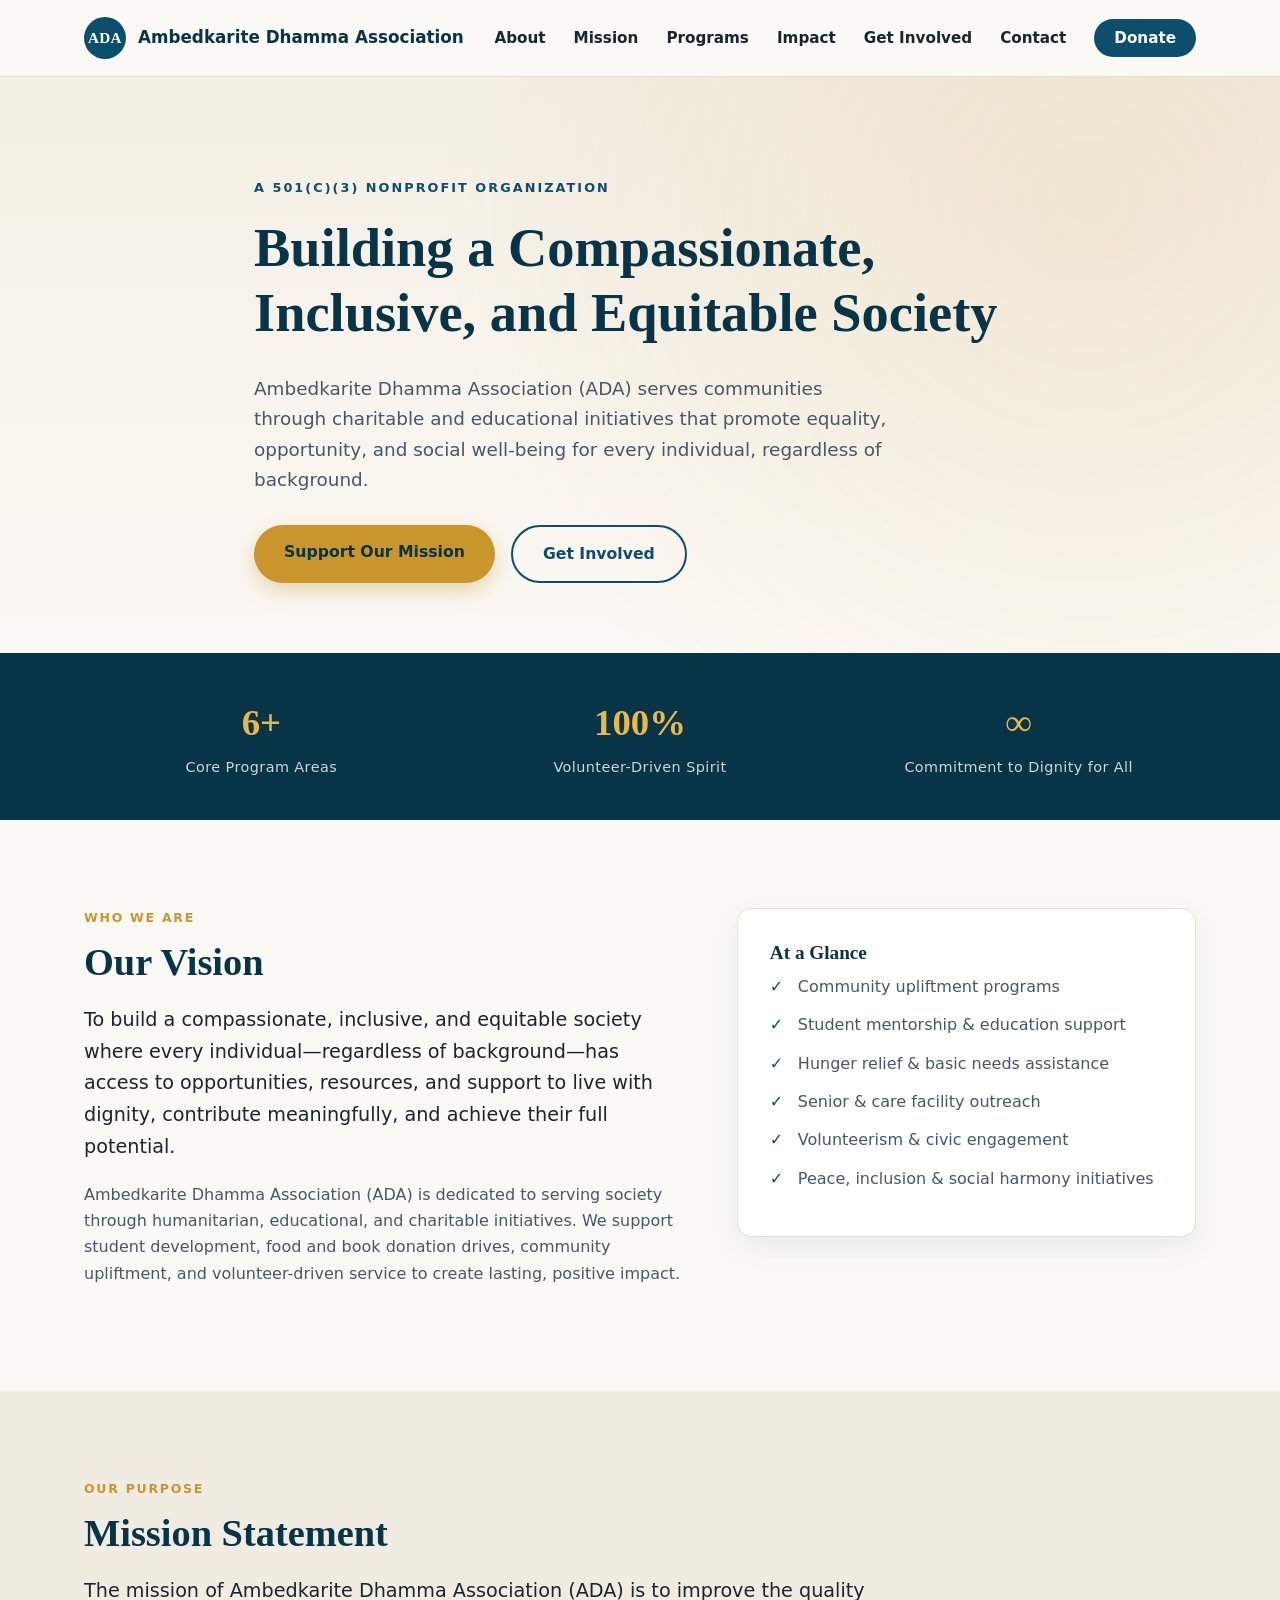
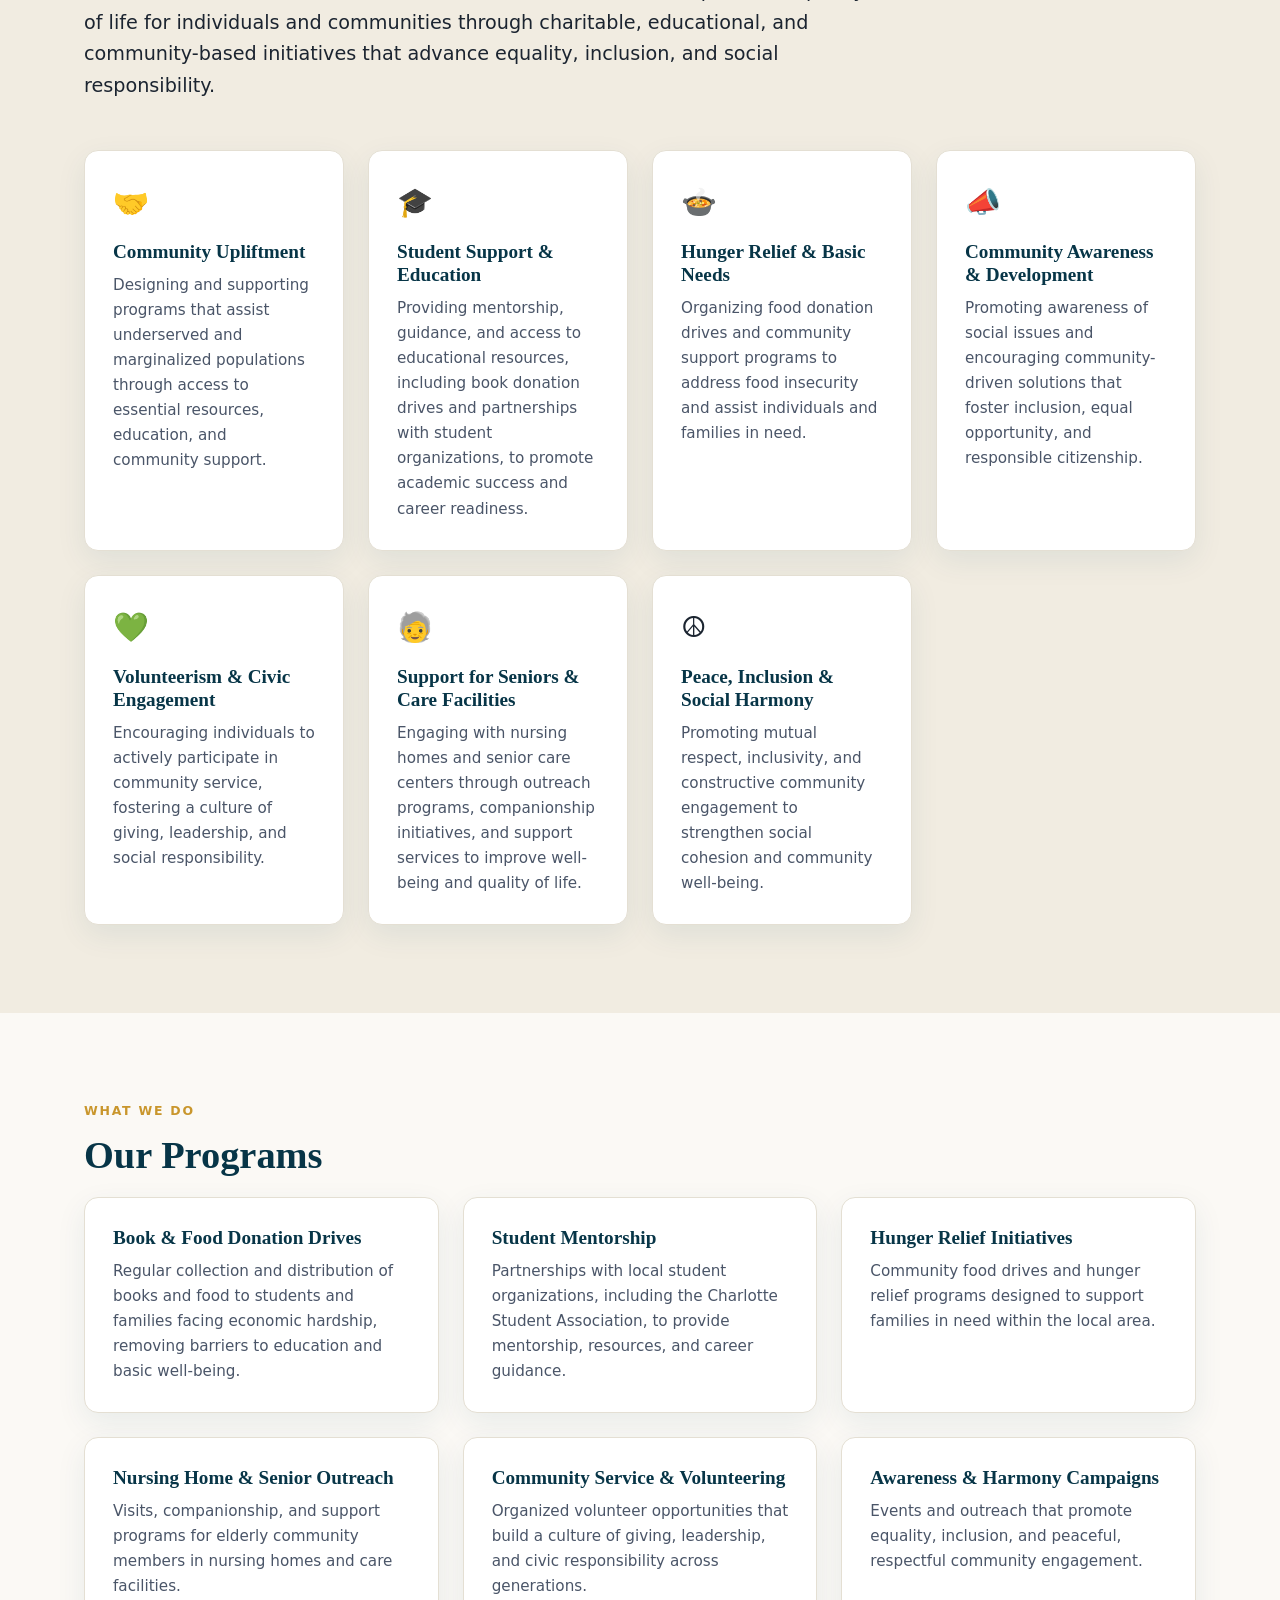
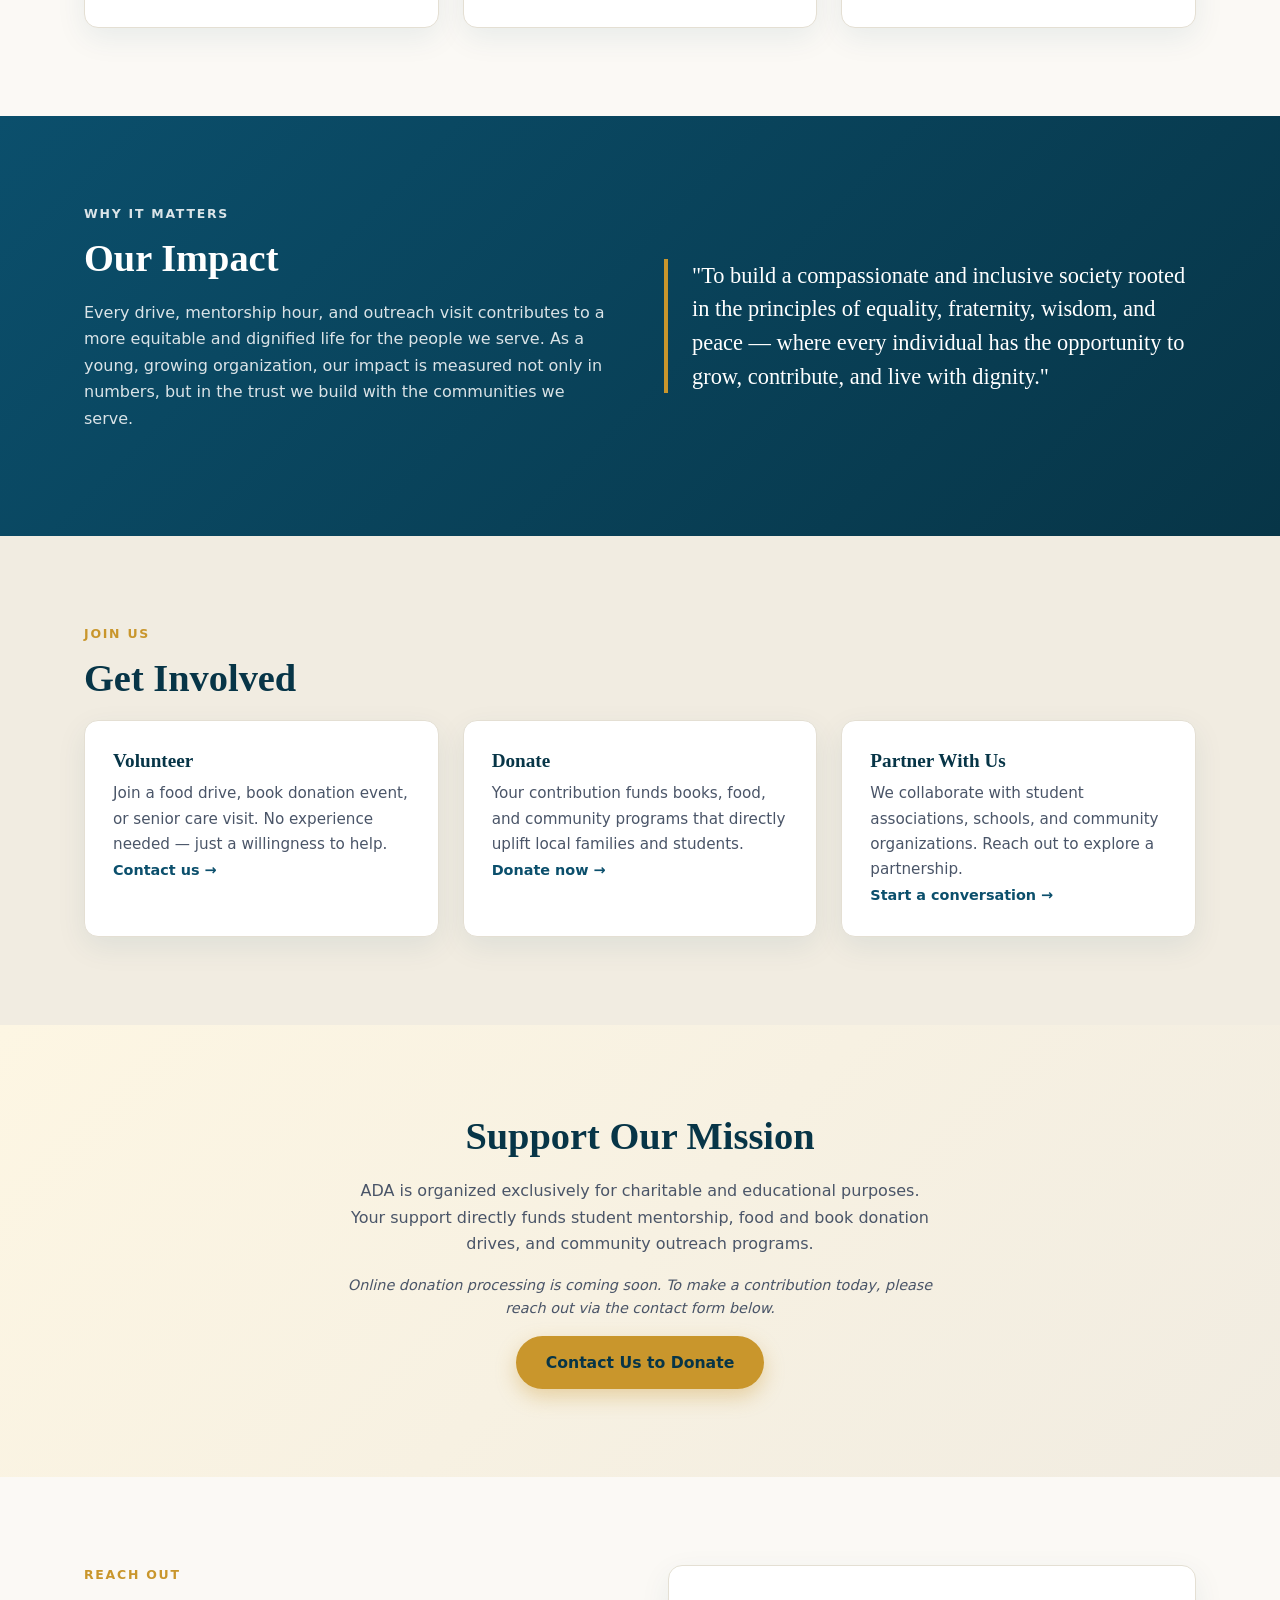
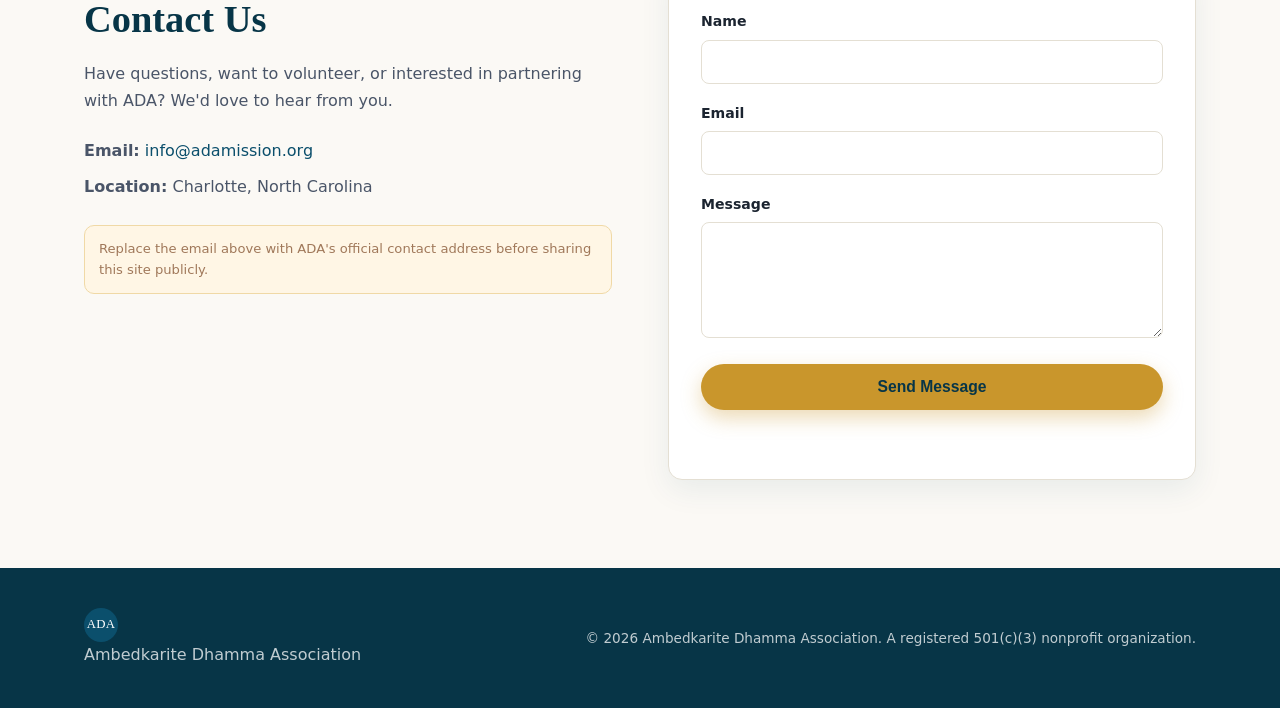
==== index.html @ ed8c4bc7 "Initial ADA nonprofit website" ====
<!DOCTYPE html>
<html lang="en">
<head>
<meta charset="UTF-8">
<meta name="viewport" content="width=device-width, initial-scale=1.0">
<title>Ambedkarite Dhamma Association (ADA) | Equality. Education. Empowerment.</title>
<meta name="description" content="Ambedkarite Dhamma Association (ADA) is a 501(c)(3) nonprofit serving communities through charitable and educational initiatives that promote equality, opportunity, and social well-being.">
<link rel="icon" href="data:image/svg+xml,<svg xmlns=%22http://www.w3.org/2000/svg%22 viewBox=%220 0 100 100%22><circle cx=%2250%22 cy=%2250%22 r=%2245%22 fill=%22%230B4F6C%22/></svg>">
<link rel="stylesheet" href="styles.css">
</head>
<body>

<header class="site-header" id="top">
  <div class="container header-inner">
    <a class="brand" href="#top">
      <span class="brand-mark" aria-hidden="true">ADA</span>
      <span class="brand-text">Ambedkarite Dhamma Association</span>
    </a>
    <nav class="main-nav" aria-label="Primary">
      <button class="nav-toggle" id="navToggle" aria-expanded="false" aria-controls="navList">
        <span></span><span></span><span></span>
      </button>
      <ul id="navList">
        <li><a href="#about">About</a></li>
        <li><a href="#mission">Mission</a></li>
        <li><a href="#programs">Programs</a></li>
        <li><a href="#impact">Impact</a></li>
        <li><a href="#get-involved">Get Involved</a></li>
        <li><a href="#contact">Contact</a></li>
        <li><a class="btn-nav" href="#donate">Donate</a></li>
      </ul>
    </nav>
  </div>
</header>

<section class="hero">
  <div class="container hero-inner">
    <p class="eyebrow">A 501(c)(3) Nonprofit Organization</p>
    <h1>Building a Compassionate, Inclusive, and Equitable Society</h1>
    <p class="hero-sub">Ambedkarite Dhamma Association (ADA) serves communities through charitable and educational initiatives that promote equality, opportunity, and social well-being for every individual, regardless of background.</p>
    <div class="hero-actions">
      <a href="#donate" class="btn btn-primary">Support Our Mission</a>
      <a href="#get-involved" class="btn btn-outline">Get Involved</a>
    </div>
  </div>
</section>

<section class="stats">
  <div class="container stats-grid">
    <div class="stat">
      <span class="stat-num">6+</span>
      <span class="stat-label">Core Program Areas</span>
    </div>
    <div class="stat">
      <span class="stat-num">100%</span>
      <span class="stat-label">Volunteer-Driven Spirit</span>
    </div>
    <div class="stat">
      <span class="stat-num">∞</span>
      <span class="stat-label">Commitment to Dignity for All</span>
    </div>
  </div>
</section>

<section id="about" class="section">
  <div class="container about-grid">
    <div class="about-text">
      <p class="section-kicker">Who We Are</p>
      <h2>Our Vision</h2>
      <p class="lead">To build a compassionate, inclusive, and equitable society where every individual—regardless of background—has access to opportunities, resources, and support to live with dignity, contribute meaningfully, and achieve their full potential.</p>
      <p>Ambedkarite Dhamma Association (ADA) is dedicated to serving society through humanitarian, educational, and charitable initiatives. We support student development, food and book donation drives, community upliftment, and volunteer-driven service to create lasting, positive impact.</p>
    </div>
    <div class="about-card">
      <h3>At a Glance</h3>
      <ul class="checklist">
        <li>Community upliftment programs</li>
        <li>Student mentorship &amp; education support</li>
        <li>Hunger relief &amp; basic needs assistance</li>
        <li>Senior &amp; care facility outreach</li>
        <li>Volunteerism &amp; civic engagement</li>
        <li>Peace, inclusion &amp; social harmony initiatives</li>
      </ul>
    </div>
  </div>
</section>

<section id="mission" class="section section-alt">
  <div class="container">
    <p class="section-kicker">Our Purpose</p>
    <h2>Mission Statement</h2>
    <p class="lead mission-statement">The mission of Ambedkarite Dhamma Association (ADA) is to improve the quality of life for individuals and communities through charitable, educational, and community-based initiatives that advance equality, inclusion, and social responsibility.</p>

    <div class="pillars-grid">
      <div class="pillar-card">
        <div class="pillar-icon" aria-hidden="true">🤝</div>
        <h3>Community Upliftment</h3>
        <p>Designing and supporting programs that assist underserved and marginalized populations through access to essential resources, education, and community support.</p>
      </div>
      <div class="pillar-card">
        <div class="pillar-icon" aria-hidden="true">🎓</div>
        <h3>Student Support &amp; Education</h3>
        <p>Providing mentorship, guidance, and access to educational resources, including book donation drives and partnerships with student organizations, to promote academic success and career readiness.</p>
      </div>
      <div class="pillar-card">
        <div class="pillar-icon" aria-hidden="true">🍲</div>
        <h3>Hunger Relief &amp; Basic Needs</h3>
        <p>Organizing food donation drives and community support programs to address food insecurity and assist individuals and families in need.</p>
      </div>
      <div class="pillar-card">
        <div class="pillar-icon" aria-hidden="true">📣</div>
        <h3>Community Awareness &amp; Development</h3>
        <p>Promoting awareness of social issues and encouraging community-driven solutions that foster inclusion, equal opportunity, and responsible citizenship.</p>
      </div>
      <div class="pillar-card">
        <div class="pillar-icon" aria-hidden="true">💚</div>
        <h3>Volunteerism &amp; Civic Engagement</h3>
        <p>Encouraging individuals to actively participate in community service, fostering a culture of giving, leadership, and social responsibility.</p>
      </div>
      <div class="pillar-card">
        <div class="pillar-icon" aria-hidden="true">🧓</div>
        <h3>Support for Seniors &amp; Care Facilities</h3>
        <p>Engaging with nursing homes and senior care centers through outreach programs, companionship initiatives, and support services to improve well-being and quality of life.</p>
      </div>
      <div class="pillar-card">
        <div class="pillar-icon" aria-hidden="true">☮️</div>
        <h3>Peace, Inclusion &amp; Social Harmony</h3>
        <p>Promoting mutual respect, inclusivity, and constructive community engagement to strengthen social cohesion and community well-being.</p>
      </div>
    </div>
  </div>
</section>

<section id="programs" class="section">
  <div class="container">
    <p class="section-kicker">What We Do</p>
    <h2>Our Programs</h2>
    <div class="programs-grid">
      <div class="program-card">
        <h3>Book &amp; Food Donation Drives</h3>
        <p>Regular collection and distribution of books and food to students and families facing economic hardship, removing barriers to education and basic well-being.</p>
      </div>
      <div class="program-card">
        <h3>Student Mentorship</h3>
        <p>Partnerships with local student organizations, including the Charlotte Student Association, to provide mentorship, resources, and career guidance.</p>
      </div>
      <div class="program-card">
        <h3>Hunger Relief Initiatives</h3>
        <p>Community food drives and hunger relief programs designed to support families in need within the local area.</p>
      </div>
      <div class="program-card">
        <h3>Nursing Home &amp; Senior Outreach</h3>
        <p>Visits, companionship, and support programs for elderly community members in nursing homes and care facilities.</p>
      </div>
      <div class="program-card">
        <h3>Community Service &amp; Volunteering</h3>
        <p>Organized volunteer opportunities that build a culture of giving, leadership, and civic responsibility across generations.</p>
      </div>
      <div class="program-card">
        <h3>Awareness &amp; Harmony Campaigns</h3>
        <p>Events and outreach that promote equality, inclusion, and peaceful, respectful community engagement.</p>
      </div>
    </div>
  </div>
</section>

<section id="impact" class="section section-dark">
  <div class="container impact-grid">
    <div class="impact-text">
      <p class="section-kicker">Why It Matters</p>
      <h2>Our Impact</h2>
      <p>Every drive, mentorship hour, and outreach visit contributes to a more equitable and dignified life for the people we serve. As a young, growing organization, our impact is measured not only in numbers, but in the trust we build with the communities we serve.</p>
    </div>
    <blockquote class="pull-quote">
      "To build a compassionate and inclusive society rooted in the principles of equality, fraternity, wisdom, and peace — where every individual has the opportunity to grow, contribute, and live with dignity."
    </blockquote>
  </div>
</section>

<section id="get-involved" class="section section-alt">
  <div class="container">
    <p class="section-kicker">Join Us</p>
    <h2>Get Involved</h2>
    <div class="involve-grid">
      <div class="involve-card">
        <h3>Volunteer</h3>
        <p>Join a food drive, book donation event, or senior care visit. No experience needed — just a willingness to help.</p>
        <a href="#contact" class="link-arrow">Contact us &rarr;</a>
      </div>
      <div class="involve-card">
        <h3>Donate</h3>
        <p>Your contribution funds books, food, and community programs that directly uplift local families and students.</p>
        <a href="#donate" class="link-arrow">Donate now &rarr;</a>
      </div>
      <div class="involve-card">
        <h3>Partner With Us</h3>
        <p>We collaborate with student associations, schools, and community organizations. Reach out to explore a partnership.</p>
        <a href="#contact" class="link-arrow">Start a conversation &rarr;</a>
      </div>
    </div>
  </div>
</section>

<section id="donate" class="section donate-section">
  <div class="container donate-inner">
    <h2>Support Our Mission</h2>
    <p>ADA is organized exclusively for charitable and educational purposes. Your support directly funds student mentorship, food and book donation drives, and community outreach programs.</p>
    <p class="donate-note">Online donation processing is coming soon. To make a contribution today, please reach out via the contact form below.</p>
    <a href="#contact" class="btn btn-primary">Contact Us to Donate</a>
  </div>
</section>

<section id="contact" class="section">
  <div class="container contact-grid">
    <div class="contact-info">
      <p class="section-kicker">Reach Out</p>
      <h2>Contact Us</h2>
      <p>Have questions, want to volunteer, or interested in partnering with ADA? We'd love to hear from you.</p>
      <ul class="contact-list">
        <li><strong>Email:</strong> <a href="mailto:info@adamission.org">info@adamission.org</a></li>
        <li><strong>Location:</strong> Charlotte, North Carolina</li>
      </ul>
      <p class="contact-fineprint">Replace the email above with ADA's official contact address before sharing this site publicly.</p>
    </div>
    <form class="contact-form" id="contactForm">
      <label for="name">Name</label>
      <input type="text" id="name" name="name" required>

      <label for="email">Email</label>
      <input type="email" id="email" name="email" required>

      <label for="message">Message</label>
      <textarea id="message" name="message" rows="5" required></textarea>

      <button type="submit" class="btn btn-primary">Send Message</button>
      <p class="form-status" id="formStatus" role="status"></p>
    </form>
  </div>
</section>

<footer class="site-footer">
  <div class="container footer-inner">
    <div>
      <span class="brand-mark small" aria-hidden="true">ADA</span>
      <p>Ambedkarite Dhamma Association</p>
    </div>
    <p class="footer-copy">&copy; <span id="year"></span> Ambedkarite Dhamma Association. A registered 501(c)(3) nonprofit organization.</p>
  </div>
</footer>

<script src="script.js"></script>
</body>
</html>
---- styles.css ----
:root {
  --navy: #0B4F6C;
  --navy-dark: #073547;
  --gold: #C9962C;
  --gold-light: #E8B84B;
  --ink: #1B2430;
  --ink-soft: #4A5568;
  --bg: #FBF9F5;
  --bg-alt: #F1ECE1;
  --white: #FFFFFF;
  --border: #E4DFD3;
  --radius: 14px;
  --shadow: 0 10px 30px rgba(11, 79, 108, 0.08);
  --max-width: 1160px;
}

* { box-sizing: border-box; }

html { scroll-behavior: smooth; }

body {
  margin: 0;
  font-family: 'Segoe UI', system-ui, -apple-system, Roboto, Helvetica, Arial, sans-serif;
  color: var(--ink);
  background: var(--bg);
  line-height: 1.65;
}

h1, h2, h3 {
  font-family: Georgia, 'Times New Roman', serif;
  color: var(--navy-dark);
  line-height: 1.2;
  margin: 0 0 0.5em;
}

h1 { font-size: clamp(2rem, 4.5vw, 3.4rem); }
h2 { font-size: clamp(1.6rem, 3vw, 2.4rem); }
h3 { font-size: 1.2rem; }

p { color: var(--ink-soft); margin: 0 0 1em; }

a { color: var(--navy); text-decoration: none; }
a:hover { color: var(--gold); }

.container {
  max-width: var(--max-width);
  margin: 0 auto;
  padding: 0 24px;
}

.section { padding: 88px 0; }
.section-alt { background: var(--bg-alt); }
.section-dark {
  background: linear-gradient(135deg, var(--navy) 0%, var(--navy-dark) 100%);
  color: var(--white);
}
.section-dark h2 { color: var(--white); }
.section-dark p { color: rgba(255,255,255,0.85); }

.section-kicker {
  text-transform: uppercase;
  letter-spacing: 0.14em;
  font-size: 0.78rem;
  font-weight: 700;
  color: var(--gold);
  margin: 0 0 10px;
}

.lead {
  font-size: 1.2rem;
  color: var(--ink);
}

/* Header */
.site-header {
  position: sticky;
  top: 0;
  z-index: 100;
  background: rgba(251, 249, 245, 0.92);
  backdrop-filter: blur(8px);
  border-bottom: 1px solid var(--border);
}

.header-inner {
  display: flex;
  align-items: center;
  justify-content: space-between;
  height: 76px;
}

.brand {
  display: flex;
  align-items: center;
  gap: 12px;
  font-weight: 700;
  color: var(--navy-dark);
}

.brand-mark {
  display: inline-flex;
  align-items: center;
  justify-content: center;
  width: 42px;
  height: 42px;
  border-radius: 50%;
  background: var(--navy);
  color: var(--white);
  font-family: Georgia, serif;
  font-size: 0.95rem;
  letter-spacing: 0.02em;
}
.brand-mark.small { width: 34px; height: 34px; font-size: 0.8rem; }

.brand-text { font-size: 1.05rem; }

.main-nav ul {
  list-style: none;
  display: flex;
  align-items: center;
  gap: 28px;
  margin: 0;
  padding: 0;
}

.main-nav a {
  color: var(--ink);
  font-weight: 600;
  font-size: 0.95rem;
}

.btn-nav {
  background: var(--navy);
  color: var(--white) !important;
  padding: 10px 20px;
  border-radius: 999px;
}
.btn-nav:hover { background: var(--gold); }

.nav-toggle {
  display: none;
  flex-direction: column;
  gap: 5px;
  background: none;
  border: none;
  cursor: pointer;
  padding: 6px;
}
.nav-toggle span {
  width: 24px;
  height: 2px;
  background: var(--navy-dark);
}

/* Hero */
.hero {
  padding: 100px 0 70px;
  background:
    radial-gradient(circle at 85% 20%, rgba(201,150,44,0.12), transparent 55%),
    linear-gradient(180deg, #F4EFE4 0%, var(--bg) 100%);
}

.hero-inner { max-width: 820px; }

.eyebrow {
  text-transform: uppercase;
  letter-spacing: 0.16em;
  font-size: 0.8rem;
  font-weight: 700;
  color: var(--navy);
  margin-bottom: 18px;
}

.hero-sub {
  font-size: 1.15rem;
  max-width: 640px;
}

.hero-actions {
  display: flex;
  gap: 16px;
  margin-top: 30px;
  flex-wrap: wrap;
}

.btn {
  display: inline-block;
  padding: 14px 30px;
  border-radius: 999px;
  font-weight: 700;
  font-size: 0.98rem;
  transition: transform 0.15s ease, box-shadow 0.15s ease;
}
.btn:hover { transform: translateY(-2px); }

.btn-primary {
  background: var(--gold);
  color: var(--navy-dark) !important;
  box-shadow: 0 8px 20px rgba(201,150,44,0.35);
}
.btn-primary:hover { background: var(--gold-light); }

.btn-outline {
  border: 2px solid var(--navy);
  color: var(--navy) !important;
}
.btn-outline:hover { border-color: var(--gold); color: var(--gold) !important; }

/* Stats */
.stats { padding: 40px 0; background: var(--navy-dark); }
.stats-grid {
  display: grid;
  grid-template-columns: repeat(3, 1fr);
  gap: 24px;
  text-align: center;
}
.stat-num {
  display: block;
  font-family: Georgia, serif;
  font-size: 2.3rem;
  color: var(--gold-light);
  font-weight: 700;
}
.stat-label {
  color: rgba(255,255,255,0.8);
  font-size: 0.9rem;
  letter-spacing: 0.03em;
}

/* About */
.about-grid {
  display: grid;
  grid-template-columns: 1.3fr 1fr;
  gap: 56px;
  align-items: start;
}

.about-card {
  background: var(--white);
  border: 1px solid var(--border);
  border-radius: var(--radius);
  padding: 32px;
  box-shadow: var(--shadow);
}

.checklist {
  list-style: none;
  padding: 0;
  margin: 0;
}
.checklist li {
  position: relative;
  padding-left: 28px;
  margin-bottom: 12px;
  color: var(--ink-soft);
}
.checklist li::before {
  content: "✓";
  position: absolute;
  left: 0;
  color: var(--navy);
  font-weight: 700;
}

/* Mission pillars */
.mission-statement {
  max-width: 800px;
  margin-bottom: 48px;
}

.pillars-grid {
  display: grid;
  grid-template-columns: repeat(auto-fit, minmax(260px, 1fr));
  gap: 24px;
}

.pillar-card, .program-card, .involve-card {
  background: var(--white);
  border: 1px solid var(--border);
  border-radius: var(--radius);
  padding: 28px;
  box-shadow: var(--shadow);
  transition: transform 0.15s ease;
}
.pillar-card:hover, .program-card:hover, .involve-card:hover {
  transform: translateY(-4px);
}

.pillar-icon {
  font-size: 1.8rem;
  margin-bottom: 14px;
}

.pillar-card p, .program-card p, .involve-card p {
  font-size: 0.95rem;
  margin-bottom: 0;
}

/* Programs */
.programs-grid {
  display: grid;
  grid-template-columns: repeat(auto-fit, minmax(280px, 1fr));
  gap: 24px;
}

/* Impact */
.impact-grid {
  display: grid;
  grid-template-columns: 1fr 1fr;
  gap: 48px;
  align-items: center;
}

.pull-quote {
  font-family: Georgia, serif;
  font-size: 1.4rem;
  line-height: 1.5;
  margin: 0;
  padding-left: 24px;
  border-left: 4px solid var(--gold);
  color: var(--white);
}

/* Get involved */
.involve-grid {
  display: grid;
  grid-template-columns: repeat(auto-fit, minmax(260px, 1fr));
  gap: 24px;
}

.link-arrow {
  font-weight: 700;
  font-size: 0.9rem;
}

/* Donate */
.donate-section {
  text-align: center;
  background: linear-gradient(135deg, #FDF6E3 0%, var(--bg-alt) 100%);
}
.donate-inner { max-width: 640px; margin: 0 auto; }
.donate-note {
  font-size: 0.9rem;
  font-style: italic;
  color: var(--ink-soft);
}

/* Contact */
.contact-grid {
  display: grid;
  grid-template-columns: 1fr 1fr;
  gap: 56px;
}

.contact-list {
  list-style: none;
  padding: 0;
  margin: 24px 0;
}
.contact-list li { margin-bottom: 10px; color: var(--ink-soft); }

.contact-fineprint {
  font-size: 0.82rem;
  color: #A0785A;
  background: #FFF6E5;
  border: 1px solid #F0D9A6;
  padding: 12px 14px;
  border-radius: 10px;
}

.contact-form {
  display: flex;
  flex-direction: column;
  gap: 6px;
  background: var(--white);
  border: 1px solid var(--border);
  border-radius: var(--radius);
  padding: 32px;
  box-shadow: var(--shadow);
}

.contact-form label {
  font-weight: 600;
  font-size: 0.88rem;
  margin-top: 12px;
}

.contact-form input,
.contact-form textarea {
  padding: 12px 14px;
  border: 1px solid var(--border);
  border-radius: 8px;
  font-family: inherit;
  font-size: 0.95rem;
  resize: vertical;
}
.contact-form input:focus,
.contact-form textarea:focus {
  outline: none;
  border-color: var(--navy);
}

.contact-form button { margin-top: 20px; border: none; cursor: pointer; }

.form-status {
  font-size: 0.88rem;
  color: var(--navy);
  min-height: 1.2em;
}

/* Footer */
.site-footer {
  background: var(--navy-dark);
  color: rgba(255,255,255,0.75);
  padding: 40px 0;
}
.footer-inner {
  display: flex;
  align-items: center;
  justify-content: space-between;
  flex-wrap: wrap;
  gap: 20px;
}
.footer-inner p { margin: 0; color: rgba(255,255,255,0.75); }
.footer-copy { font-size: 0.85rem; }

/* Responsive */
@media (max-width: 860px) {
  .about-grid, .impact-grid, .contact-grid { grid-template-columns: 1fr; }

  .main-nav ul {
    position: fixed;
    top: 76px;
    left: 0;
    right: 0;
    background: var(--bg);
    flex-direction: column;
    align-items: flex-start;
    padding: 20px 24px;
    gap: 16px;
    border-bottom: 1px solid var(--border);
    display: none;
  }
  .main-nav ul.open { display: flex; }
  .nav-toggle { display: flex; }
  .btn-nav { align-self: flex-start; }
  .stats-grid { grid-template-columns: 1fr; gap: 30px; }
}
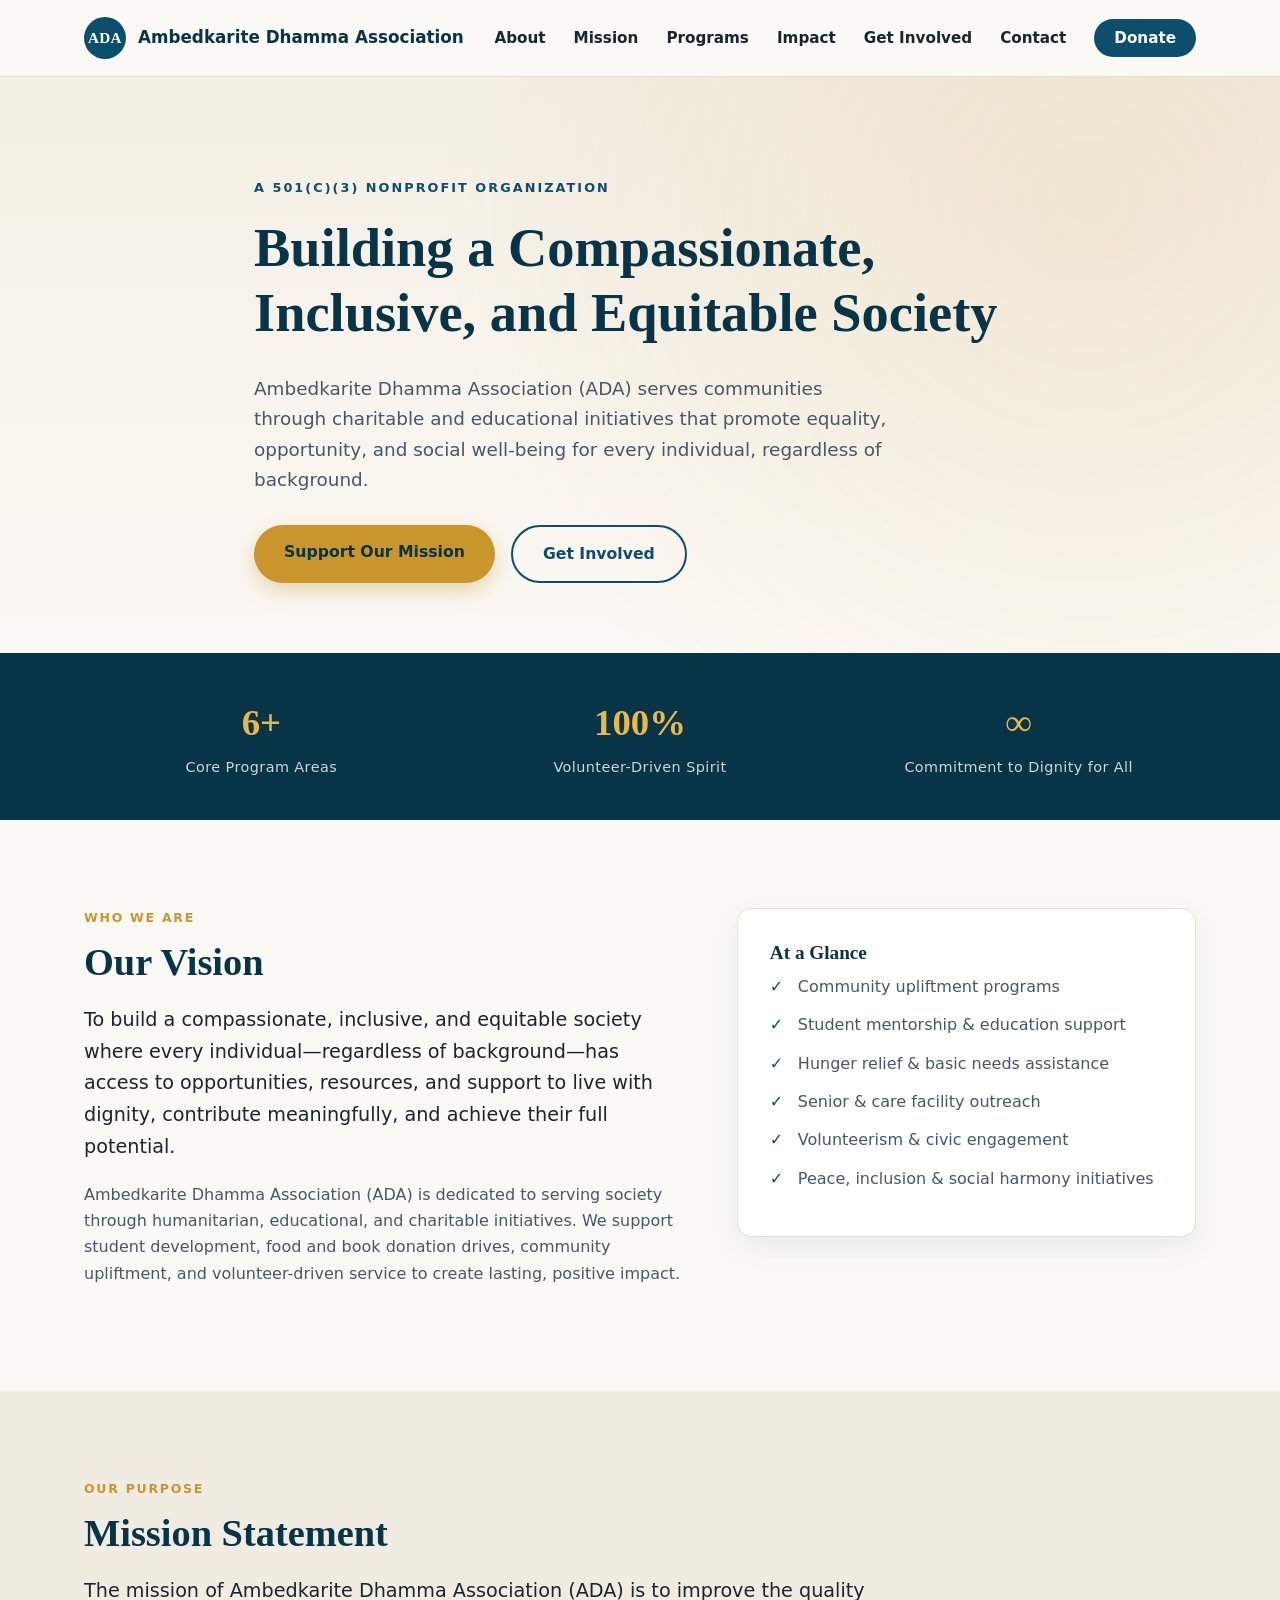
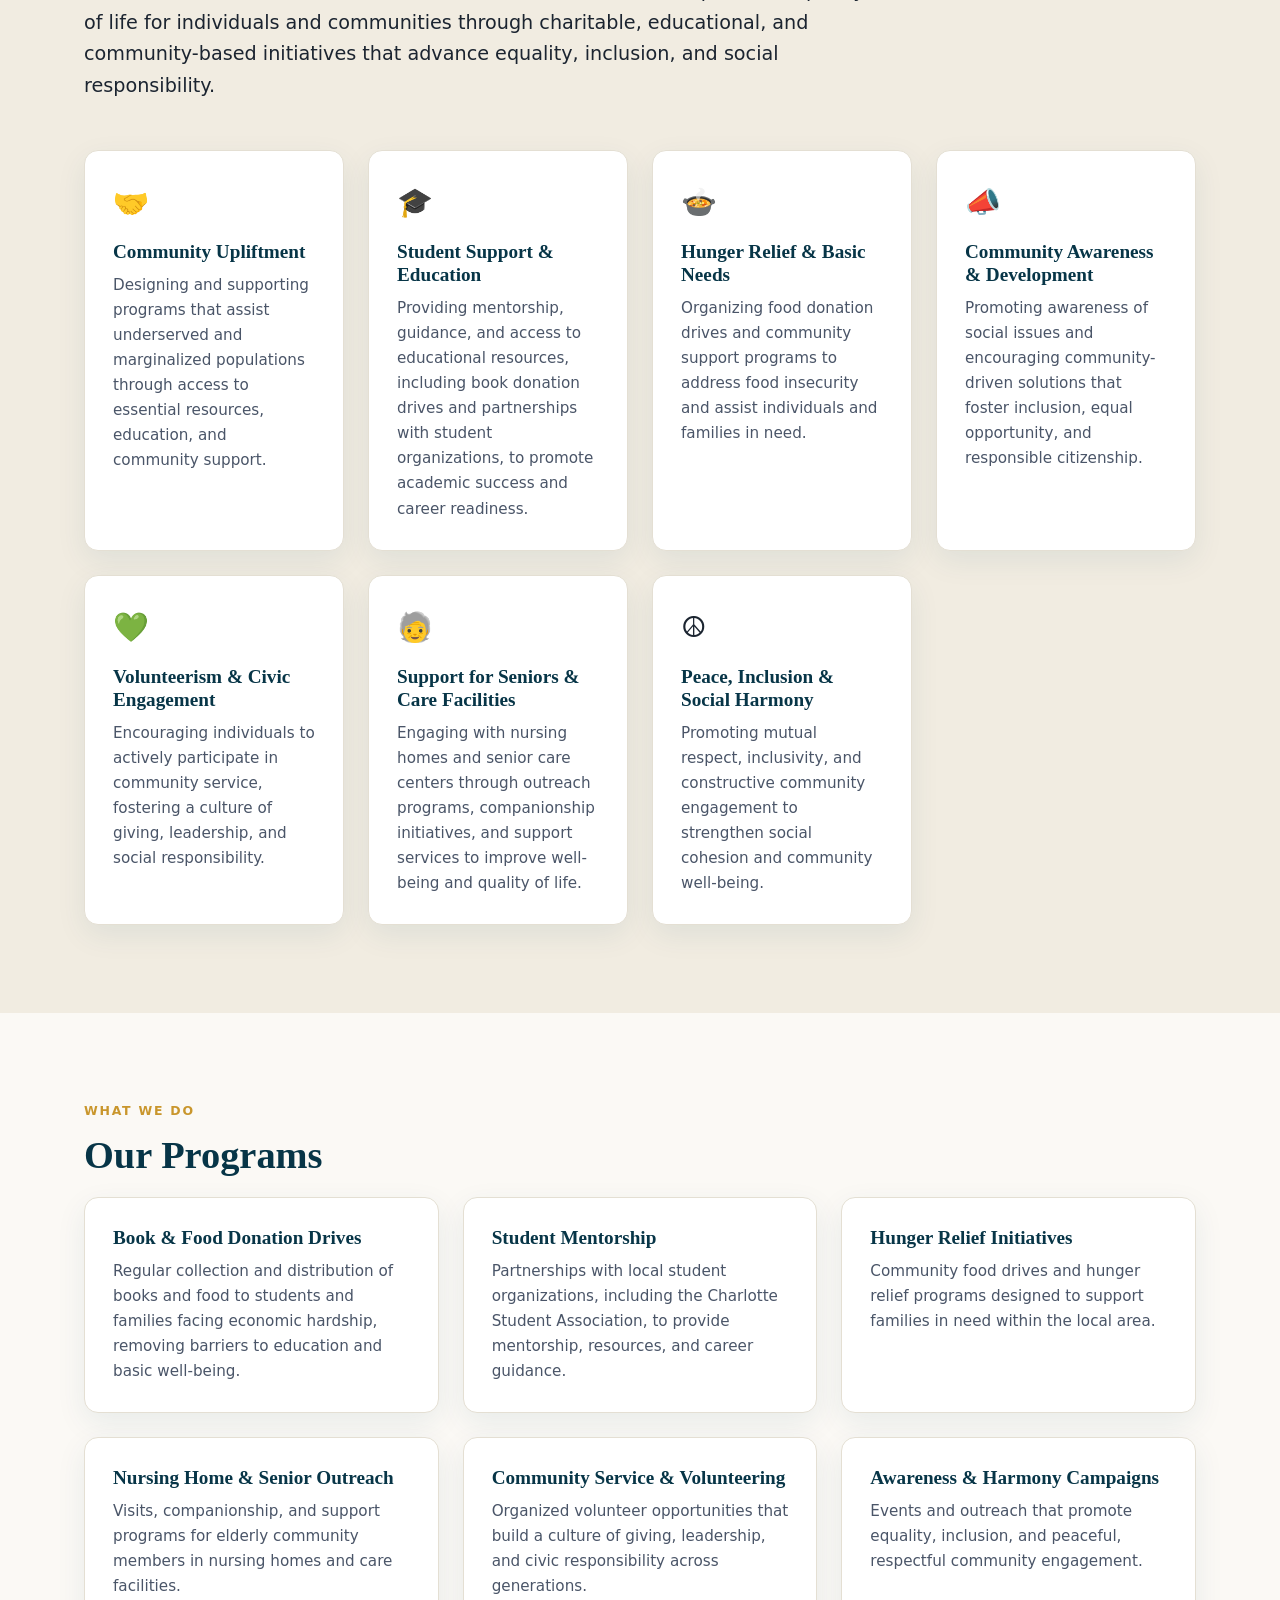
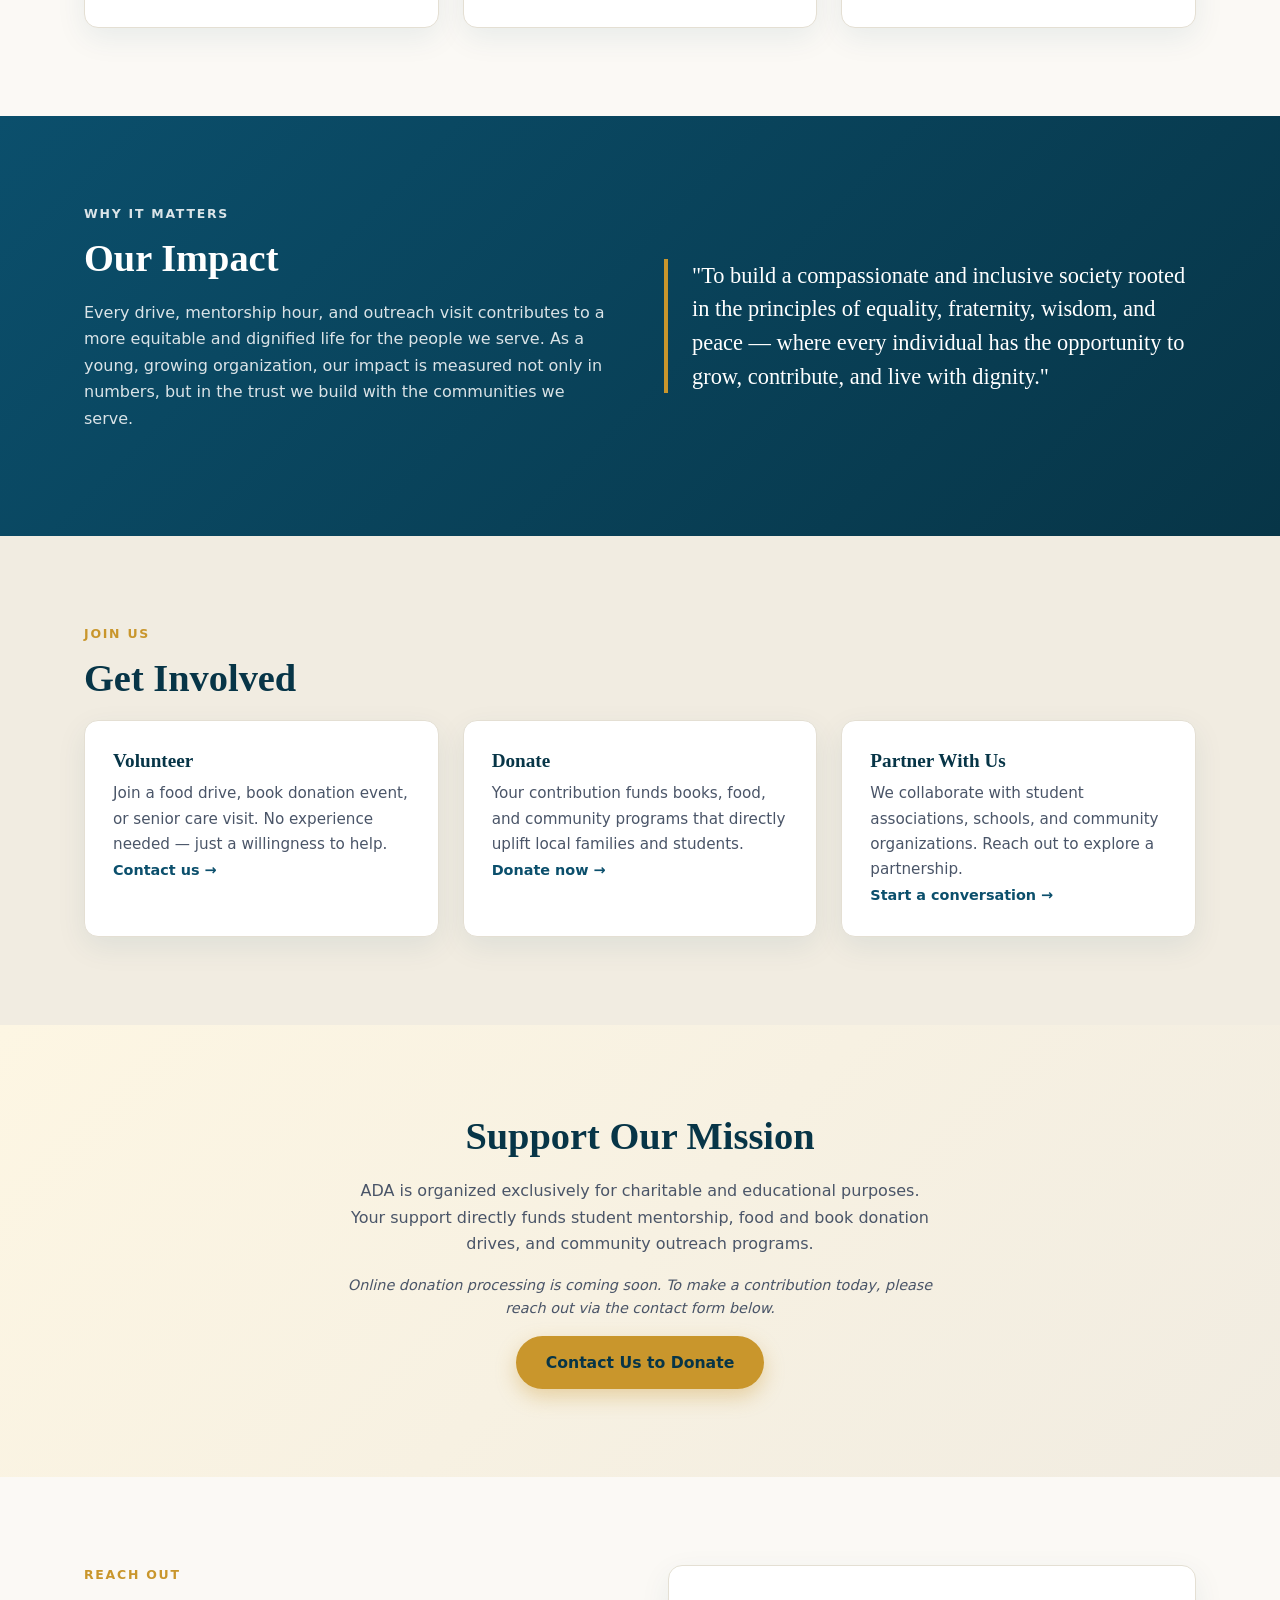
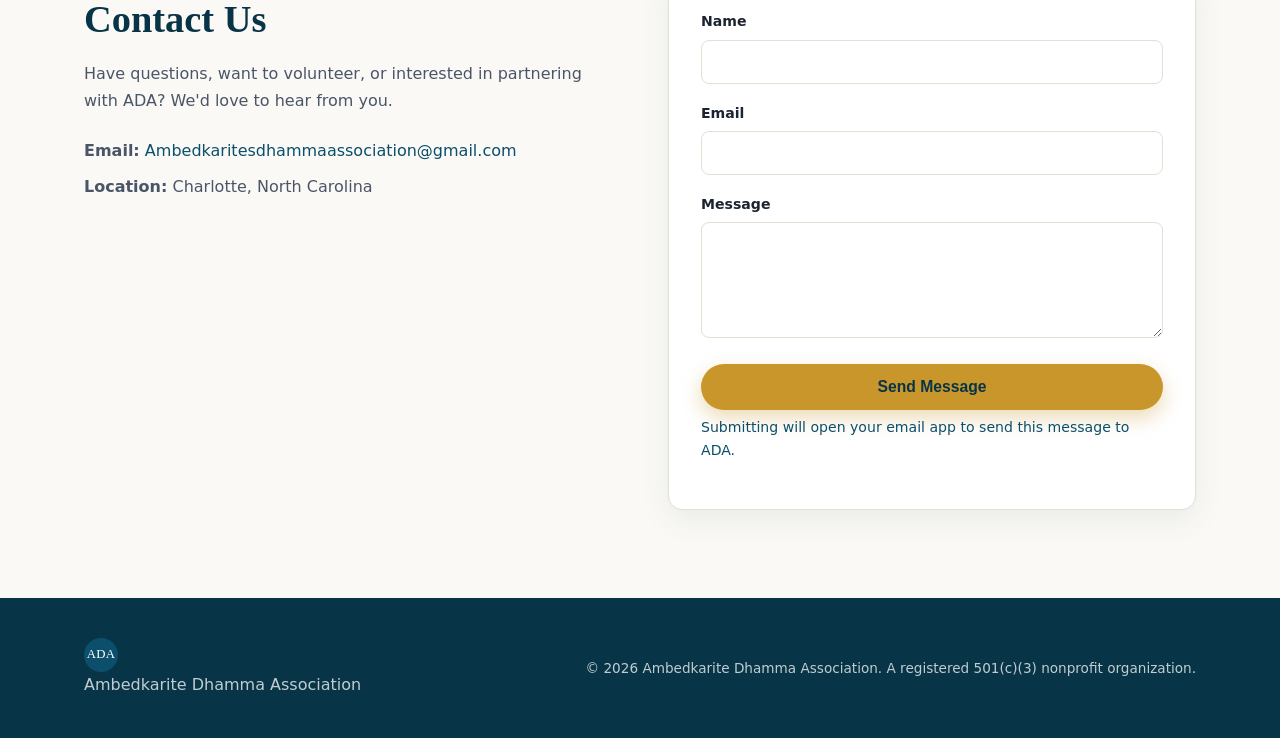
==== commit d304095f: "Wire contact form to mailto and update contact email" ====
--- a/index.html
+++ b/index.html
@@ -216,10 +216,9 @@
       <h2>Contact Us</h2>
       <p>Have questions, want to volunteer, or interested in partnering with ADA? We'd love to hear from you.</p>
       <ul class="contact-list">
-        <li><strong>Email:</strong> <a href="mailto:info@adamission.org">info@adamission.org</a></li>
+        <li><strong>Email:</strong> <a href="mailto:Ambedkaritesdhammaassociation@gmail.com">Ambedkaritesdhammaassociation@gmail.com</a></li>
         <li><strong>Location:</strong> Charlotte, North Carolina</li>
       </ul>
-      <p class="contact-fineprint">Replace the email above with ADA's official contact address before sharing this site publicly.</p>
     </div>
     <form class="contact-form" id="contactForm">
       <label for="name">Name</label>
@@ -232,7 +231,7 @@
       <textarea id="message" name="message" rows="5" required></textarea>
 
       <button type="submit" class="btn btn-primary">Send Message</button>
-      <p class="form-status" id="formStatus" role="status"></p>
+      <p class="form-status" id="formStatus" role="status">Submitting will open your email app to send this message to ADA.</p>
     </form>
   </div>
 </section>
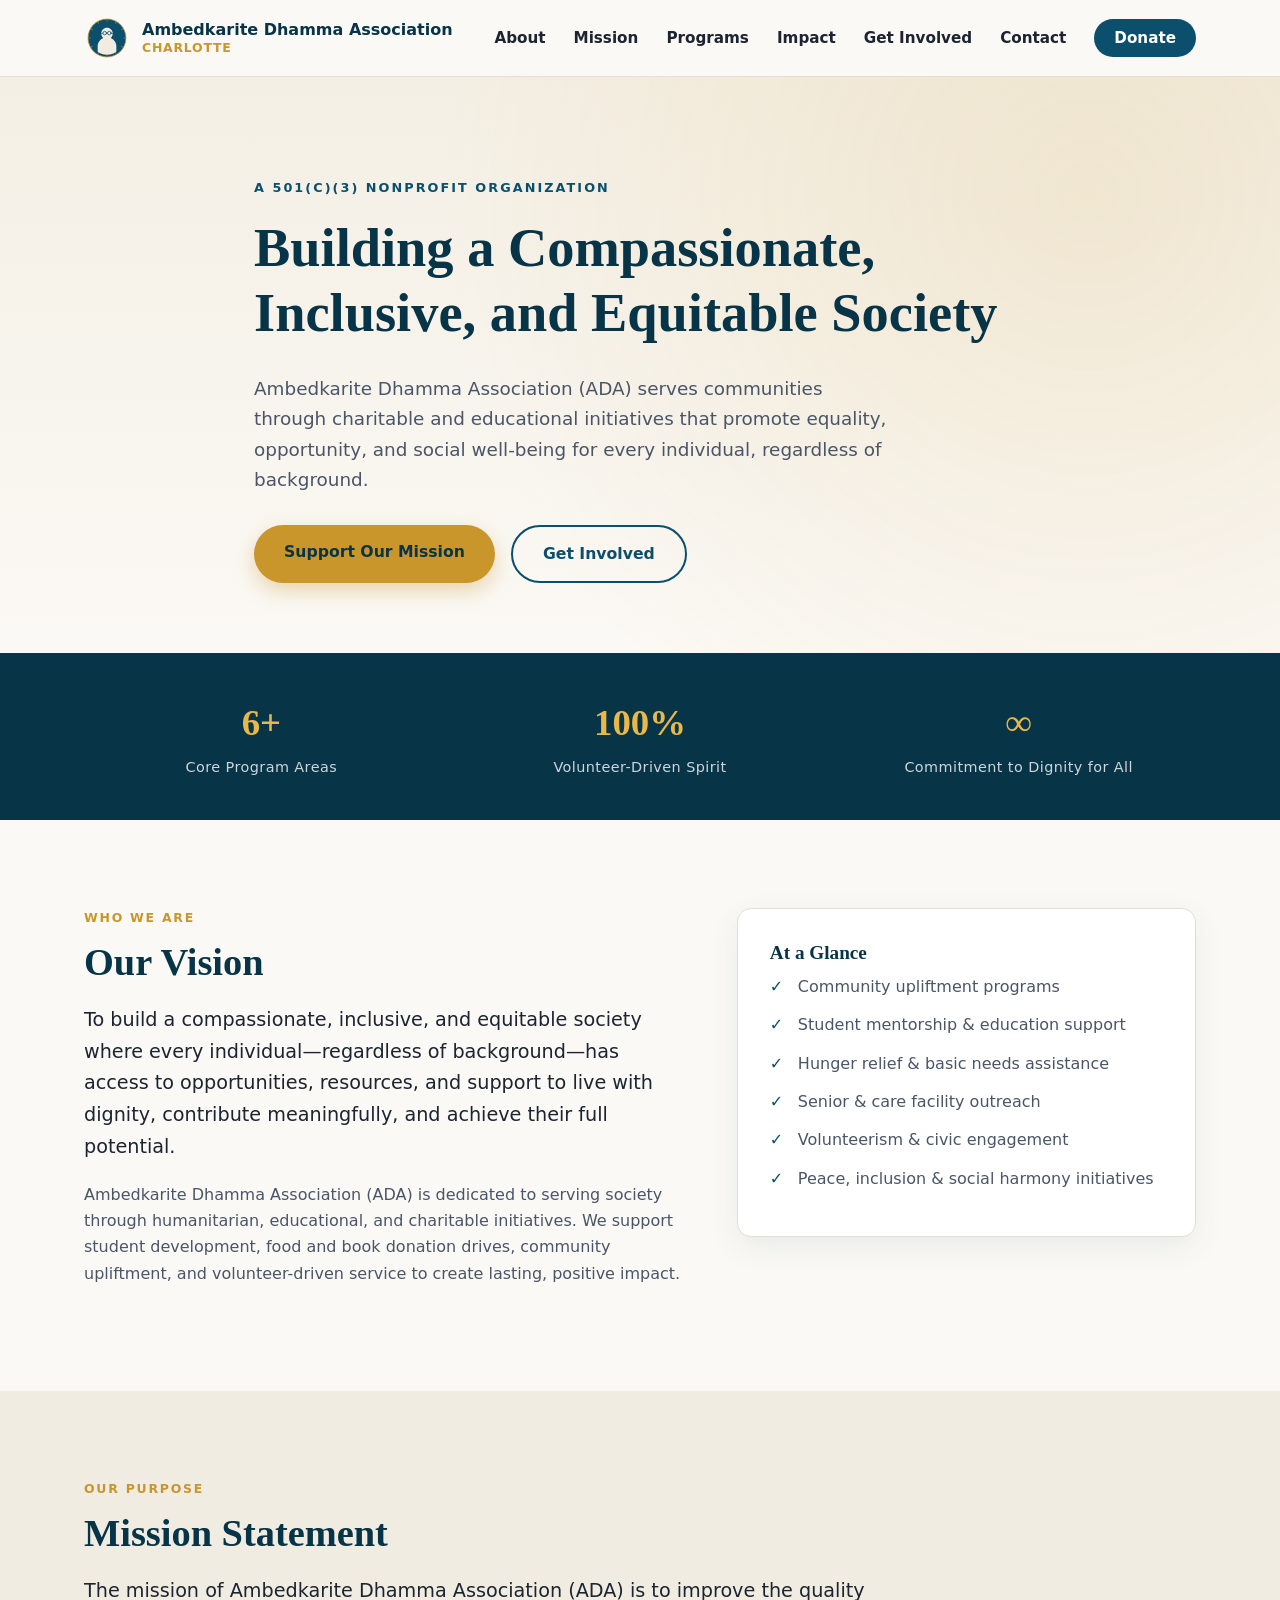
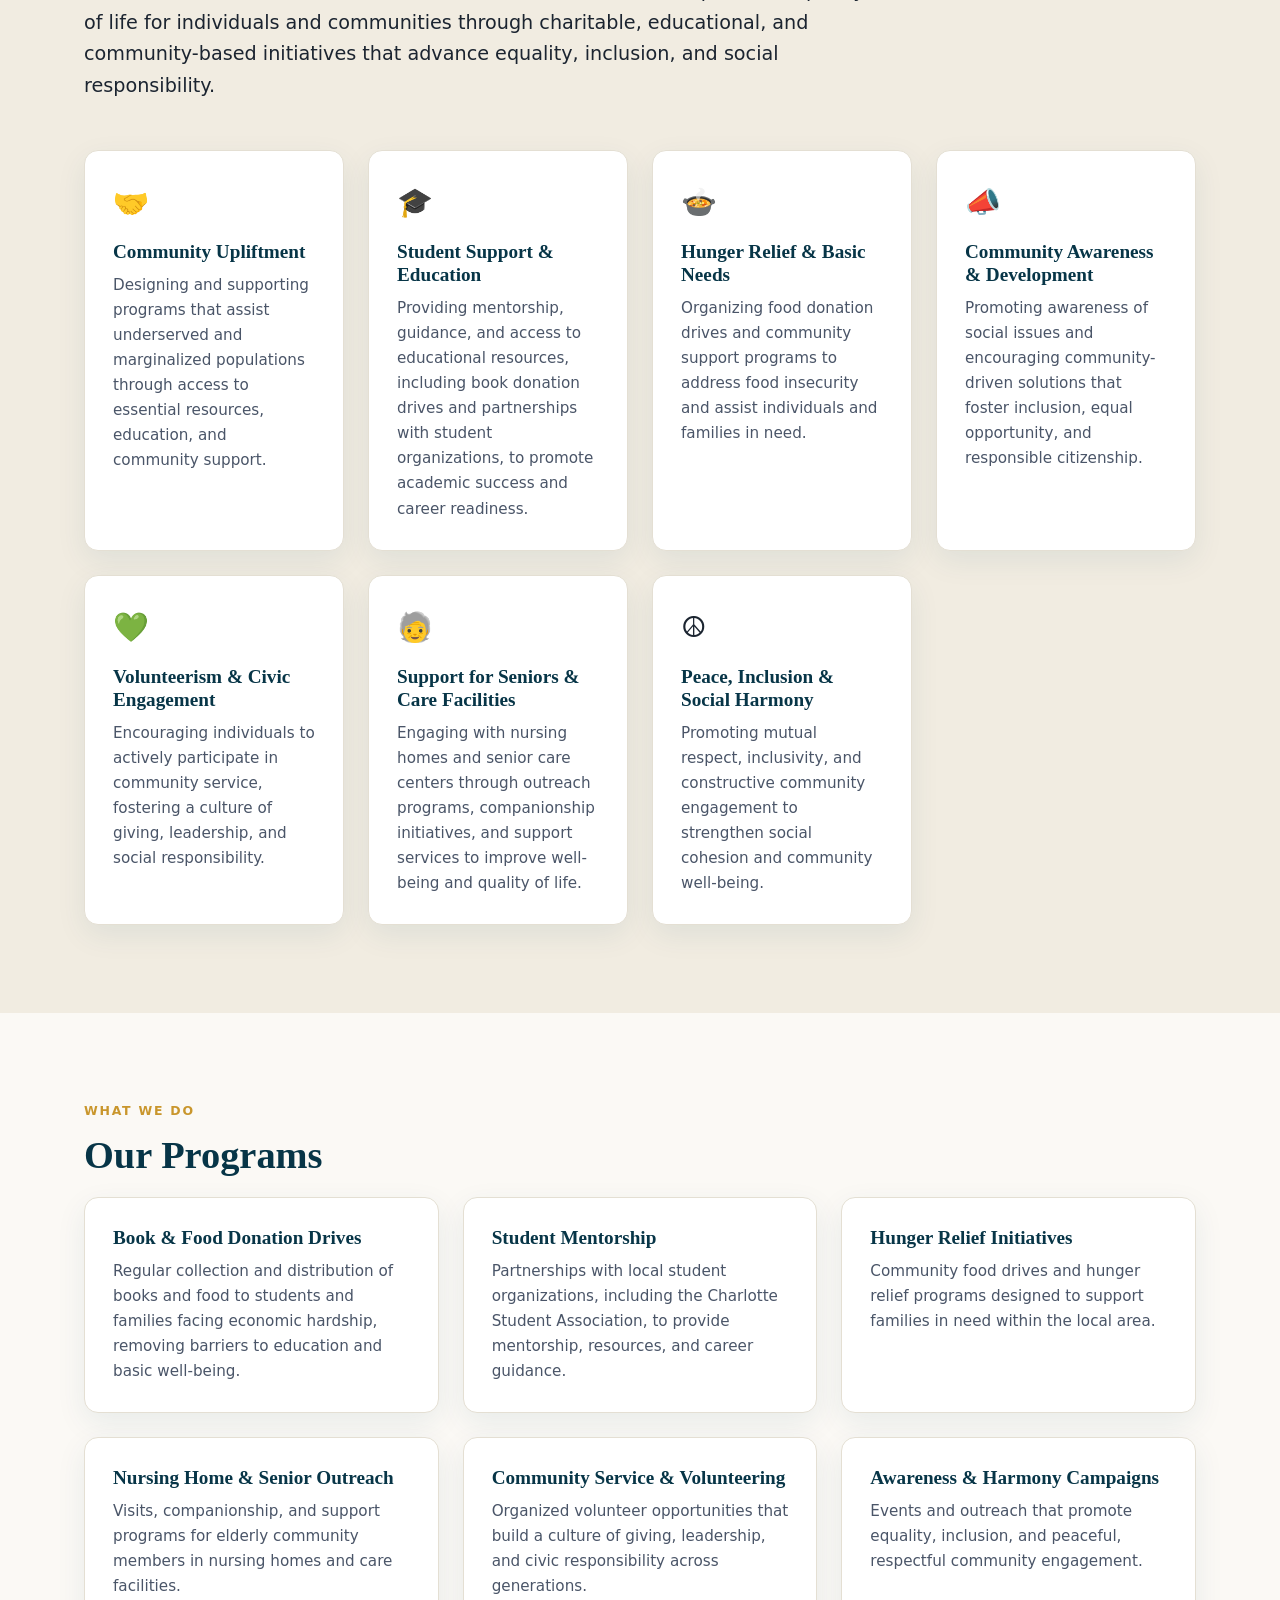
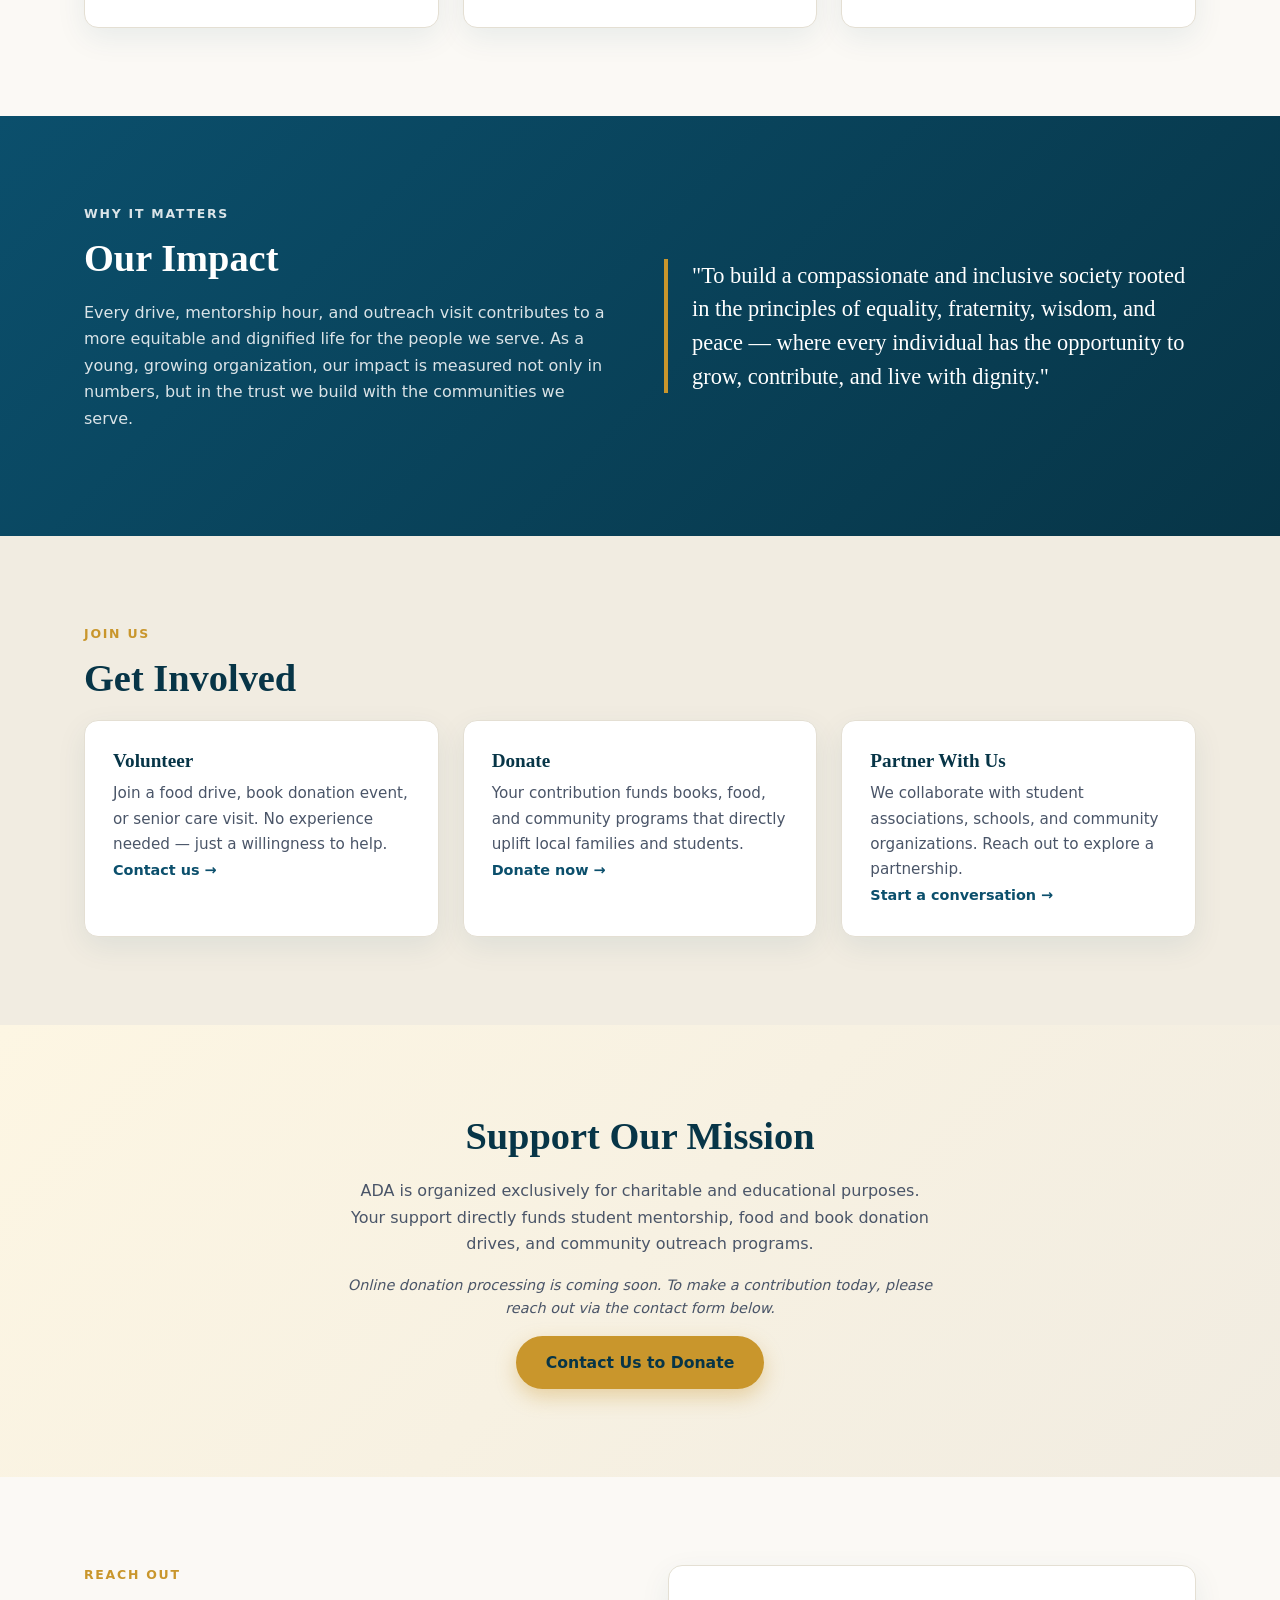
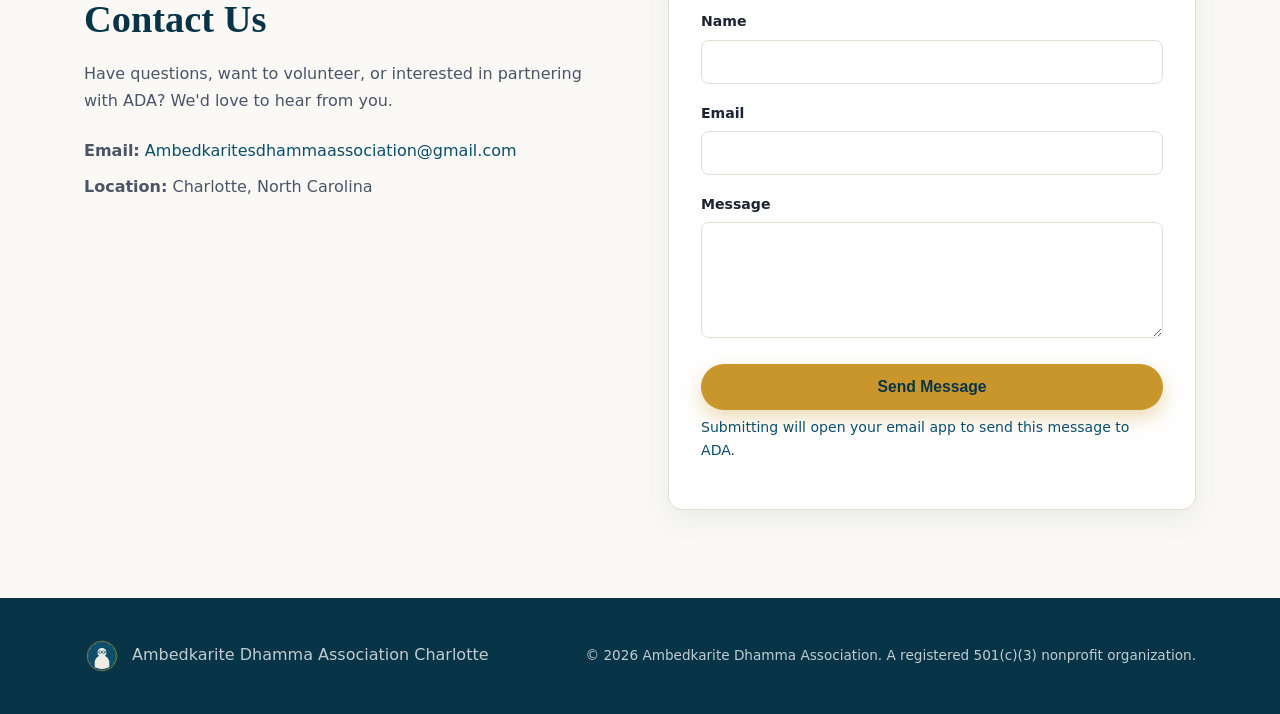
==== commit 4e9a8ad0: "Add ADA Charlotte logo with dharma-wheel medallion mark Replaces the plain text brand mark with an S" ====
--- a/index.html
+++ b/index.html
@@ -5,7 +5,7 @@
 <meta name="viewport" content="width=device-width, initial-scale=1.0">
 <title>Ambedkarite Dhamma Association (ADA) | Equality. Education. Empowerment.</title>
 <meta name="description" content="Ambedkarite Dhamma Association (ADA) is a 501(c)(3) nonprofit serving communities through charitable and educational initiatives that promote equality, opportunity, and social well-being.">
-<link rel="icon" href="data:image/svg+xml,<svg xmlns=%22http://www.w3.org/2000/svg%22 viewBox=%220 0 100 100%22><circle cx=%2250%22 cy=%2250%22 r=%2245%22 fill=%22%230B4F6C%22/></svg>">
+<link rel="icon" type="image/svg+xml" href="assets/logo-icon.svg">
 <link rel="stylesheet" href="styles.css">
 </head>
 <body>
@@ -13,8 +13,11 @@
 <header class="site-header" id="top">
   <div class="container header-inner">
     <a class="brand" href="#top">
-      <span class="brand-mark" aria-hidden="true">ADA</span>
-      <span class="brand-text">Ambedkarite Dhamma Association</span>
+      <img src="assets/logo-icon.svg" alt="" class="brand-mark-img" aria-hidden="true">
+      <span class="brand-text">
+        <span class="brand-text-main">Ambedkarite Dhamma Association</span>
+        <span class="brand-text-sub">Charlotte</span>
+      </span>
     </a>
     <nav class="main-nav" aria-label="Primary">
       <button class="nav-toggle" id="navToggle" aria-expanded="false" aria-controls="navList">
@@ -238,9 +241,9 @@
 
 <footer class="site-footer">
   <div class="container footer-inner">
-    <div>
-      <span class="brand-mark small" aria-hidden="true">ADA</span>
-      <p>Ambedkarite Dhamma Association</p>
+    <div class="footer-brand">
+      <img src="assets/logo-icon.svg" alt="" class="brand-mark-img small" aria-hidden="true">
+      <p>Ambedkarite Dhamma Association Charlotte</p>
     </div>
     <p class="footer-copy">&copy; <span id="year"></span> Ambedkarite Dhamma Association. A registered 501(c)(3) nonprofit organization.</p>
   </div>
--- a/styles.css
+++ b/styles.css
@@ -96,22 +96,33 @@
   color: var(--navy-dark);
 }
 
-.brand-mark {
-  display: inline-flex;
-  align-items: center;
-  justify-content: center;
-  width: 42px;
-  height: 42px;
-  border-radius: 50%;
-  background: var(--navy);
-  color: var(--white);
-  font-family: Georgia, serif;
-  font-size: 0.95rem;
-  letter-spacing: 0.02em;
-}
-.brand-mark.small { width: 34px; height: 34px; font-size: 0.8rem; }
-
-.brand-text { font-size: 1.05rem; }
+.brand-mark-img {
+  width: 46px;
+  height: 46px;
+  display: block;
+}
+.brand-mark-img.small { width: 36px; height: 36px; }
+
+.brand-text {
+  display: flex;
+  flex-direction: column;
+  line-height: 1.25;
+}
+.brand-text-main { font-size: 1rem; }
+.brand-text-sub {
+  font-size: 0.78rem;
+  font-weight: 600;
+  color: var(--gold);
+  letter-spacing: 0.06em;
+  text-transform: uppercase;
+}
+
+.footer-brand {
+  display: flex;
+  align-items: center;
+  gap: 12px;
+}
+.footer-brand p { margin: 0; }
 
 .main-nav ul {
   list-style: none;
